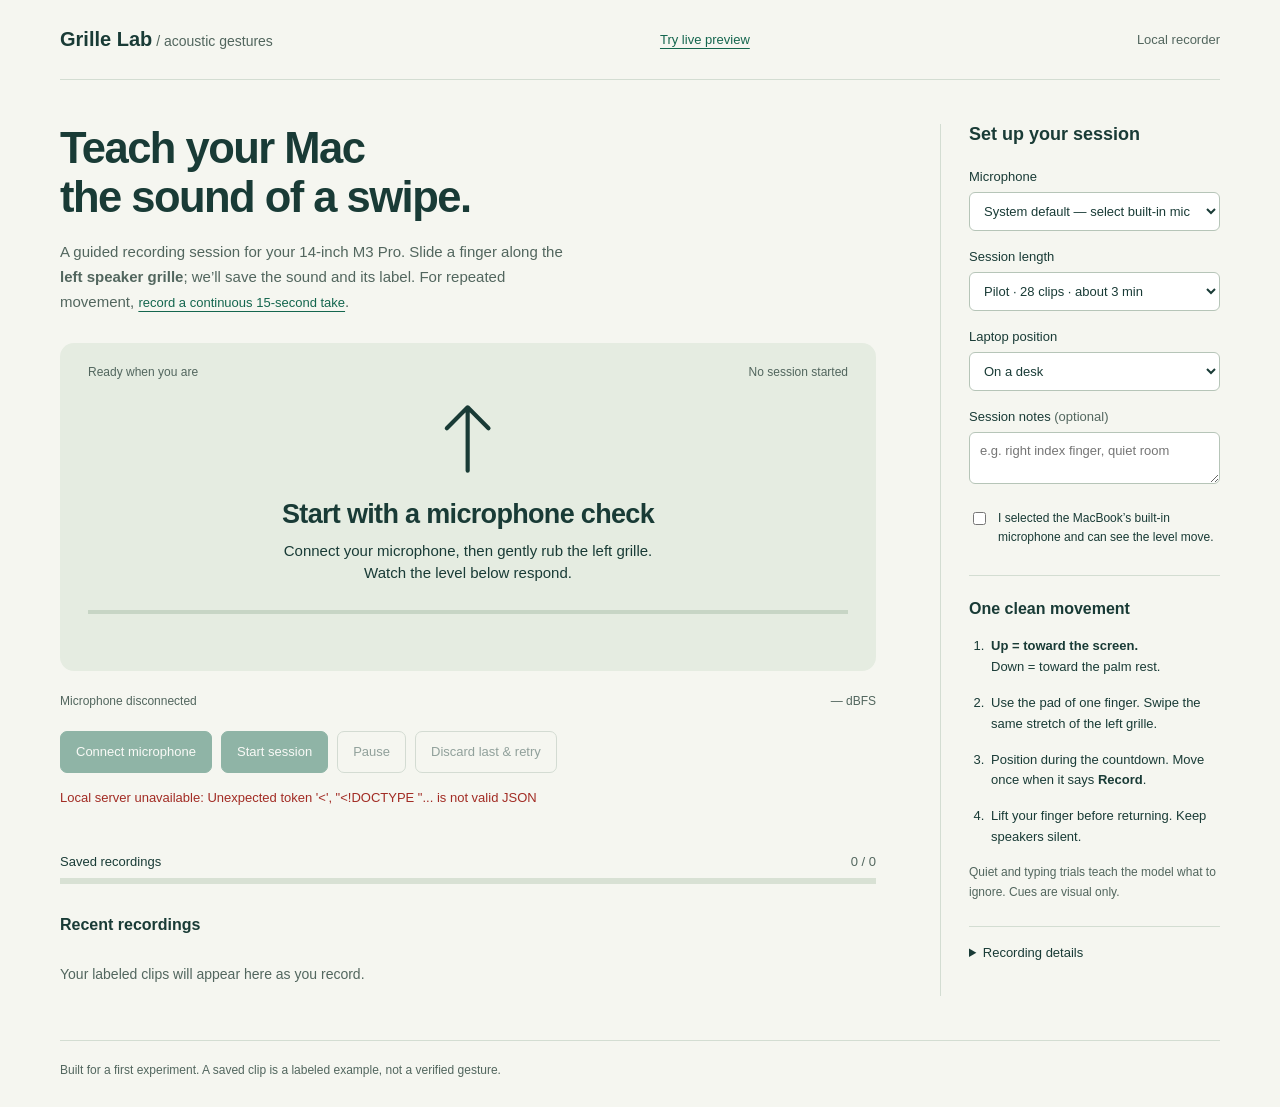
==== index.html @ e1fea11b "Prepare Grille Lab usable MFCC8 baseline for release" ====
<!doctype html>
<html lang="en"><head><meta charset="utf-8"><meta name="viewport" content="width=device-width,initial-scale=1"><title>Grille Lab — gesture recordings</title><link rel="stylesheet" href="/style.css"></head>
<body><main>
<header><a href="/" class="brand">Grille Lab<span> / acoustic gestures</span></a><a class="preview-link" href="/preview">Try live preview</a><span id="connection">Local recorder</span></header>
<div class="layout">
<section class="workspace" aria-labelledby="title">
  <h1 id="title">Teach your Mac<br>the sound of a swipe.</h1>
  <p class="intro">A guided recording session for your 14-inch M3 Pro. Slide a finger along the <strong>left speaker grille</strong>; we’ll save the sound and its label. For repeated movement, <a class="preview-link" href="/continuous">record a continuous 15-second take</a>.</p>
  <div class="stage" id="stage" data-phase="ready">
    <div class="stage-top"><span id="phase">Ready when you are</span><span id="trialCount">No session started</span></div>
    <div id="gestureIcon" aria-hidden="true"><svg viewBox="0 0 100 120"><path d="M50 98V22M25 47L50 22l25 25"/></svg></div>
    <h2 id="cue" aria-live="polite">Start with a microphone check</h2>
    <p id="instruction">Connect your microphone, then gently rub the left grille. Watch the level below respond.</p>
    <input id="typingTarget" type="text" aria-label="Type ordinary words here during the typing trial" placeholder="Type any ordinary words here" autocomplete="off" hidden>
    <div class="trial-timeline"><div id="trialFill"></div></div>
  </div>
  <div class="mic-row"><span id="micStatus">Microphone disconnected</span><canvas id="meter" width="260" height="30" aria-label="Live microphone level"></canvas><span id="level">— dBFS</span></div>
  <div class="actions"><button id="connect" class="primary">Connect microphone</button><button id="start" class="primary" disabled>Start session</button><button id="pause" disabled>Pause</button><button id="redo" disabled>Discard last & retry</button></div>
  <p id="notice" role="status">Saved to your project folder. Microphone access begins only when you connect.</p>
  <div class="progress-row"><label for="progress">Saved recordings <span id="saved">0 / 0</span></label><progress id="progress" value="0" max="1"></progress></div>
  <section class="recordings"><div class="section-heading"><h2>Recent recordings</h2><a id="export" hidden>Download session ZIP</a></div><p id="empty">Your labeled clips will appear here as you record.</p><ol id="clipList"></ol></section>
</section>
<aside>
  <h2>Set up your session</h2>
  <label for="device">Microphone</label><select id="device"><option value="">System default — select built-in mic</option></select>
  <label for="size">Session length</label><select id="size"><option value="pilot">Pilot · 28 clips · about 3 min</option><option value="full">Training · 56 clips · about 6 min</option></select>
  <label for="surface">Laptop position</label><select id="surface"><option>On a desk</option><option>On my lap</option><option>Other</option></select>
  <label for="notes">Session notes <span>(optional)</span></label><textarea id="notes" rows="2" placeholder="e.g. right index finger, quiet room"></textarea>
  <label class="check"><input id="confirmed" type="checkbox">I selected the MacBook’s built-in microphone and can see the level move.</label>
  <div class="how"><h2>One clean movement</h2><ol><li><strong>Up = toward the screen.</strong><br>Down = toward the palm rest.</li><li>Use the pad of one finger. Swipe the same stretch of the left grille.</li><li>Position during the countdown. Move once when it says <strong>Record</strong>.</li><li>Lift your finger before returning. Keep speakers silent.</li></ol><p>Quiet and typing trials teach the model what to ignore. Cues are visual only.</p></div>
  <details><summary>Recording details</summary><p>Two-second mono 32-bit float WAV files preserve samples without encoder clipping. An amber high-peak notice alone does not pause recording. Red “possible clipping” indicates repeated flat-topped samples and pauses collection for review. This check can miss other forms of distortion. If it appears during normal swipes, lower the built-in microphone’s Input volume in macOS System Settings → Sound → Input, then check again. Browser echo cancellation, noise suppression, and automatic gain control are requested off; actual settings are saved. This does not guarantee access to unprocessed hardware audio.</p><p>Two shuffled blocks. Each block is tagged separately for later evaluation. Collect another session later for a stronger test.</p><p>The app sends audio only to the local server. If this folder is inside a cloud-synced directory, your sync provider may upload saved recordings.</p><p id="storage"></p><pre id="settings">No microphone connected.</pre></details>
  <div id="resumeArea" hidden><h2>Continue a saved session</h2><select id="sessions" aria-label="Saved sessions"></select><button id="resume">Load session</button></div>
</aside></div>
<footer>Built for a first experiment. A saved clip is a labeled example, not a verified gesture.</footer>
</main><script src="/app.js"></script></body></html>
---- style.css ----
:root{font-family:-apple-system,BlinkMacSystemFont,"Helvetica Neue",sans-serif;color:#193b36;background:#f5f6f0;font-synthesis:none;--ink:#193b36;--muted:#52665e;--accent:#14664e;--line:#d3ddd2}*{box-sizing:border-box}body{margin:0}main{max-width:1240px;margin:auto;padding:0 40px}header{display:flex;justify-content:space-between;align-items:center;gap:20px;padding:28px 0;border-bottom:1px solid var(--line)}.brand{font-size:20px;font-weight:700;color:var(--ink);text-decoration:none}.brand span{font-size:14px;font-weight:400;color:var(--muted)}#connection{font-size:13px;color:var(--muted)}.layout{display:grid;grid-template-columns:minmax(0,1fr) 280px;gap:64px;padding:44px 0}h1{font-size:clamp(30px,3.4vw,44px);line-height:1.13;letter-spacing:-.035em;font-weight:600;margin:0 0 18px}h2{font-size:18px;margin:0 0 18px;font-weight:600}.intro{max-width:62ch;color:var(--muted);line-height:1.65;margin:0 0 28px;font-size:15px}.stage{background:#e5ece1;min-height:328px;padding:22px 28px 24px;text-align:center;border-radius:14px;position:relative}.stage-top{display:flex;justify-content:space-between;gap:10px;font-size:12px;color:var(--muted);text-align:left}.stage h2{font-size:27px;letter-spacing:-.025em;margin:10px 0}.stage p{max-width:46ch;min-height:46px;margin:0 auto;font-size:15px;line-height:1.5}#gestureIcon{height:100px;margin:10px auto 0}#gestureIcon svg{height:100px;stroke:currentColor;fill:none;stroke-width:5;stroke-linecap:round;stroke-linejoin:round}.stage[data-phase=record]{background:#145f49;color:#fff}.stage[data-phase=record] .stage-top{color:#d1ebdf}.trial-timeline{height:4px;background:#c7d5c5;margin-top:24px;overflow:hidden}.trial-timeline div{height:100%;width:0;background:currentColor}.mic-row{display:flex;align-items:center;justify-content:space-between;gap:12px;padding:18px 0;font-size:12px;color:var(--muted)}#meter{width:150px;height:24px}#level{font-variant-numeric:tabular-nums;white-space:nowrap}.actions{display:flex;gap:9px;flex-wrap:wrap}button,select,textarea{font:inherit}button{border:1px solid #abbcaf;background:transparent;color:var(--ink);padding:11px 15px;border-radius:7px;font-size:13px;cursor:pointer;min-height:42px}.primary{background:var(--accent);border-color:var(--accent);color:#fff}button:hover:not(:disabled){filter:brightness(.91)}button:disabled{opacity:.45;cursor:not-allowed}button:focus-visible,a:focus-visible,summary:focus-visible,select:focus-visible,textarea:focus-visible,input:focus-visible{outline:3px solid #c38028;outline-offset:3px}#notice{font-size:13px;line-height:1.6;color:var(--muted);min-height:42px;margin:15px 0 24px}#notice.error{color:#a22c24}.progress-row label{display:flex;justify-content:space-between;font-size:13px;margin:0 0 9px}progress{width:100%;height:6px;border:0;appearance:none;display:block;background:#d8e1d4}progress::-webkit-progress-bar{background:#d8e1d4}progress::-webkit-progress-value{background:var(--accent)}progress::-moz-progress-bar{background:var(--accent)}.recordings{margin-top:32px}.section-heading{display:flex;justify-content:space-between;gap:10px;align-items:baseline}.section-heading h2{font-size:16px}.section-heading a{color:var(--accent);font-size:13px;text-underline-offset:3px}#empty{font-size:14px;color:var(--muted)}#clipList{list-style:none;padding:0;margin:0}#clipList li{display:flex;justify-content:space-between;border-top:1px solid var(--line);padding:12px 0;font-size:13px}#clipList small{color:var(--muted)}aside{border-left:1px solid var(--line);padding-left:28px}aside>h2{margin-bottom:24px}label{display:block;font-size:13px;margin-bottom:8px}label span{color:var(--muted)}select,textarea{width:100%;border:1px solid #b6c5b8;background:#fff;color:var(--ink);padding:10px;border-radius:6px;font-size:13px;margin-bottom:18px}textarea{resize:vertical;caret-color:var(--accent)}.check{display:flex;align-items:flex-start;gap:9px;font-size:12px;line-height:1.6;margin:3px 0 28px}.check input{accent-color:var(--accent);margin-top:3px}.how{border-top:1px solid var(--line);padding-top:24px}.how h2{font-size:16px}.how ol{padding-left:19px;margin:0}.how li{padding-left:3px;margin-bottom:15px;font-size:13px;line-height:1.6}.how p,details p{font-size:12px;color:var(--muted);line-height:1.65}details{border-top:1px solid var(--line);padding-top:18px;margin-top:24px}summary{font-size:13px;cursor:pointer}pre{font-size:10px;white-space:pre-wrap;overflow-wrap:anywhere;color:var(--muted)}#storage{overflow-wrap:anywhere}#resumeArea{margin-top:24px}#resumeArea h2{font-size:15px}footer{padding:22px 0 30px;border-top:1px solid var(--line);color:var(--muted);font-size:12px}::selection{background:#cae3a9;color:#16382e}*{scrollbar-color:#a7b8a6 #f5f6f0}button[hidden],[hidden]{display:none!important}@media(max-width:900px){main{padding:0 24px}.layout{gap:28px;grid-template-columns:minmax(0,1fr) 240px}aside{padding-left:20px}.brand span{display:none}}@media(max-width:680px){main{padding:0 20px}header{padding:22px 0}.layout{grid-template-columns:1fr;padding:28px 0;gap:34px}aside{border-left:0;border-top:1px solid var(--line);padding:26px 0 0}.stage{padding:20px;min-height:320px}.stage h2{font-size:24px}.mic-row{flex-wrap:wrap}.section-heading{flex-wrap:wrap}h1 br{display:none}.actions button{flex-grow:1}}
.preview-link{color:var(--accent);font-size:13px;text-underline-offset:4px;white-space:nowrap}
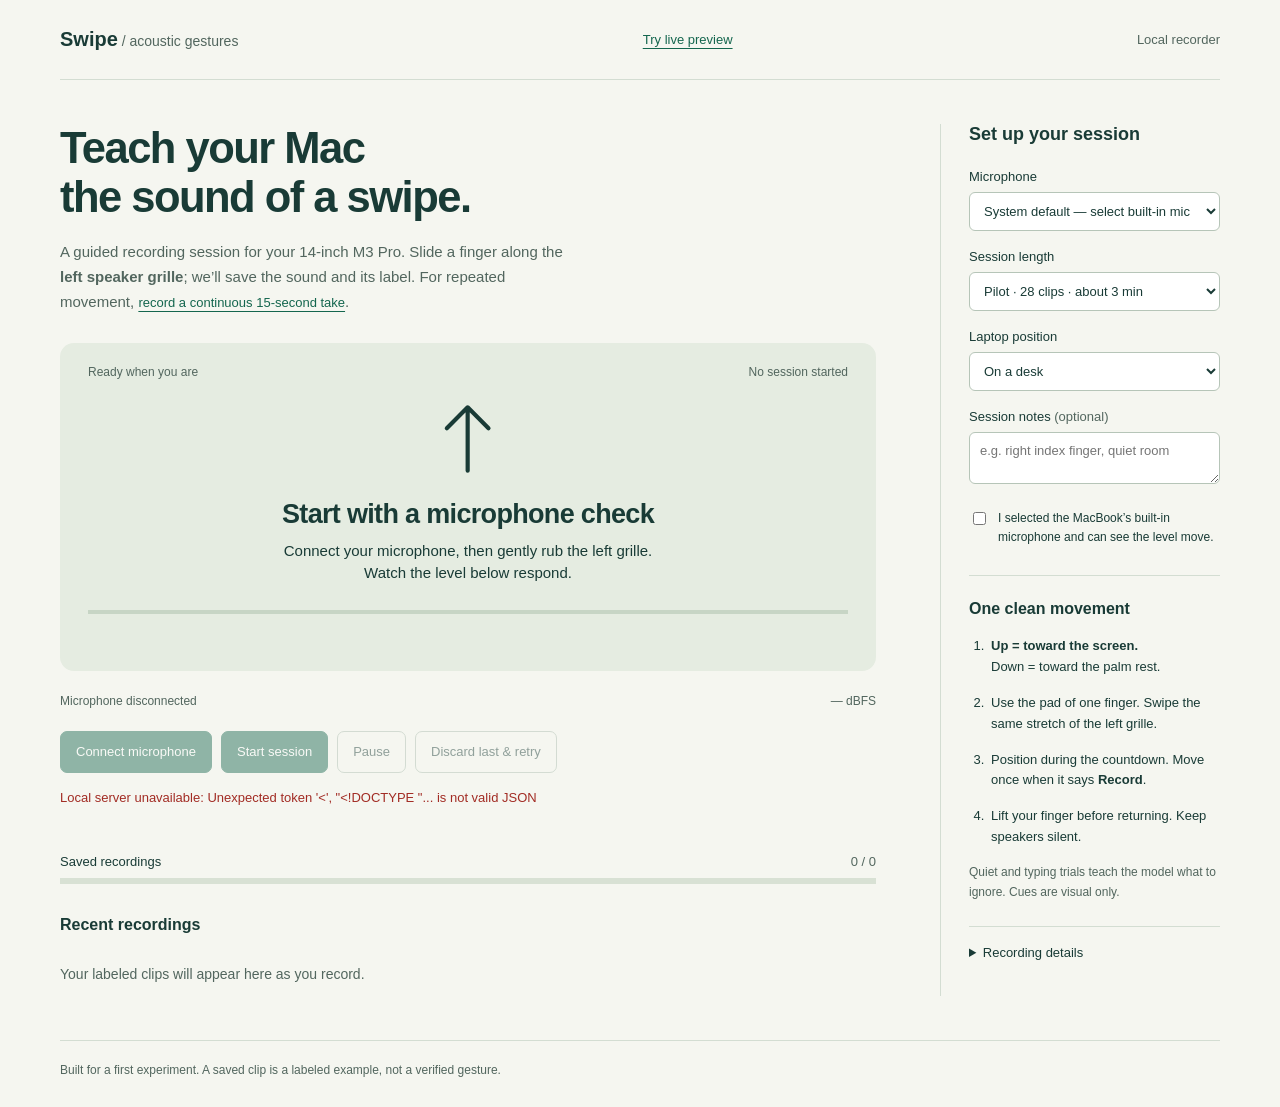
==== commit 215f95b5: "Rename project to Swipe and polish public presentation" ====
--- a/index.html
+++ b/index.html
@@ -1,7 +1,7 @@
 <!doctype html>
-<html lang="en"><head><meta charset="utf-8"><meta name="viewport" content="width=device-width,initial-scale=1"><title>Grille Lab — gesture recordings</title><link rel="stylesheet" href="/style.css"></head>
+<html lang="en"><head><meta charset="utf-8"><meta name="viewport" content="width=device-width,initial-scale=1"><title>Swipe — gesture recordings</title><link rel="stylesheet" href="/style.css"></head>
 <body><main>
-<header><a href="/" class="brand">Grille Lab<span> / acoustic gestures</span></a><a class="preview-link" href="/preview">Try live preview</a><span id="connection">Local recorder</span></header>
+<header><a href="/" class="brand">Swipe<span> / acoustic gestures</span></a><a class="preview-link" href="/preview">Try live preview</a><span id="connection">Local recorder</span></header>
 <div class="layout">
 <section class="workspace" aria-labelledby="title">
   <h1 id="title">Teach your Mac<br>the sound of a swipe.</h1>
